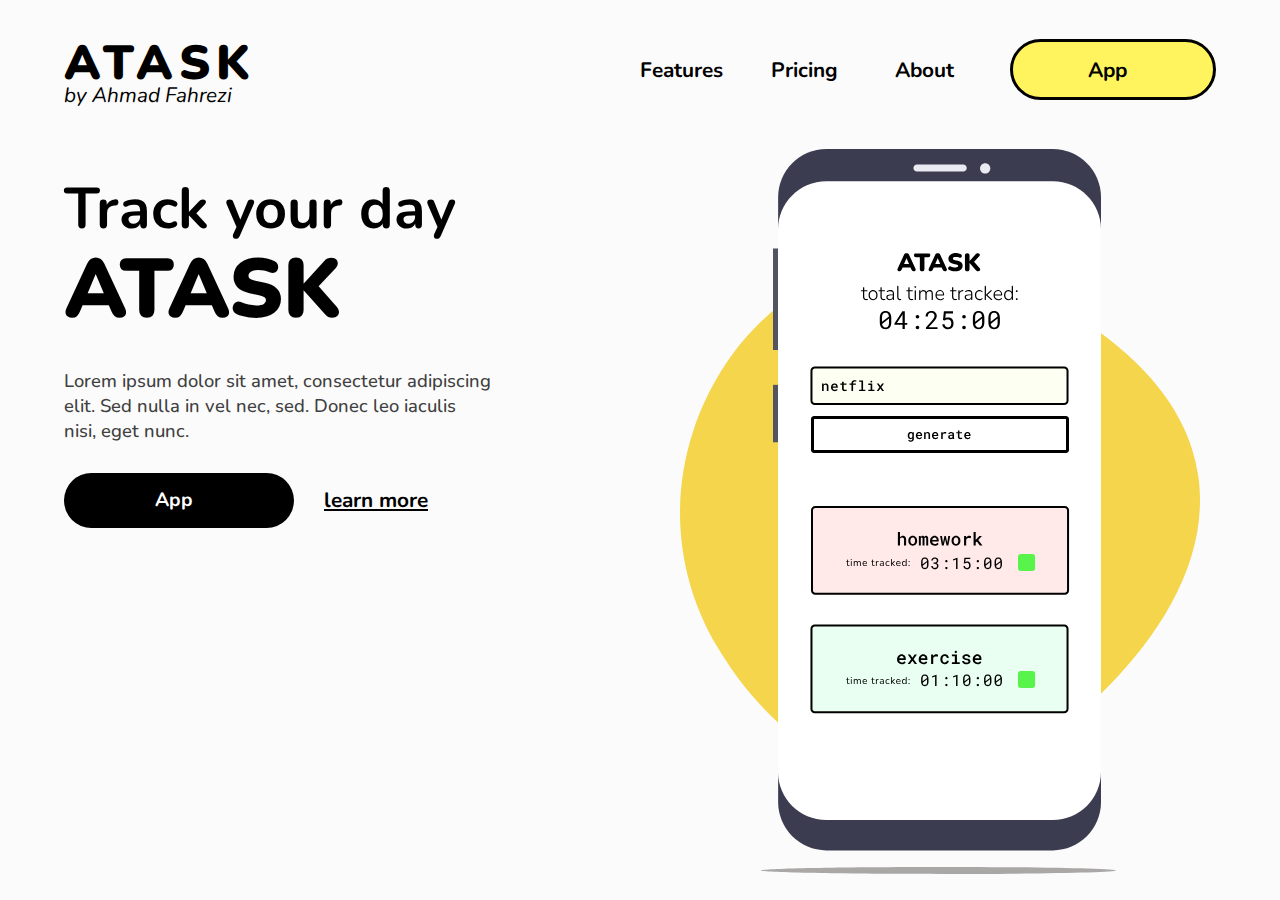
==== index.html @ 7f633816 "added hero" ====
<!DOCTYPE html>
<html lang="en">
    <head>
        <meta charset="UTF-8" />
        <meta http-equiv="X-UA-Compatible" content="IE=edge" />
        <meta name="viewport" content="width=device-width, initial-scale=1.0" />
        <title>Tracker App</title>
        <link rel="stylesheet" href="./css/nav/nav.css" />
        <link rel="stylesheet" href="./css/home/style.css" />
        <link
            rel="stylesheet"
            href="https://cdnjs.cloudflare.com/ajax/libs/font-awesome/6.1.1/css/all.min.css"
            integrity="sha512-KfkfwYDsLkIlwQp6LFnl8zNdLGxu9YAA1QvwINks4PhcElQSvqcyVLLD9aMhXd13uQjoXtEKNosOWaZqXgel0g=="
            crossorigin="anonymous"
            referrerpolicy="no-referrer"
        />
        <link rel="icon" type="image/png" href="../image/timer.png" />
    </head>
    <body>
        <div class="wrapper">
            <nav>
                <ul>
                    <a class="logo" href="./index.html"
                        ><span id="logoTag">Atask</span>
                        <span id="nameTag">by Ahmad Fahrezi</span></a
                    >
                    <div class="menu">
                        <li>
                            <div class="dropdown">
                                <a href="./page/features.html"
                                    >Features
                                    <i class="fa-solid fa-arrow-down"></i
                                ></a>
                                <div class="dropdown-content">
                                    <a href="#"
                                        ><i class="fa-solid fa-clock"></i>
                                        Tracking</a
                                    >
                                    <a href="#"
                                        ><i class="fa-solid fa-clipboard"></i
                                        >Notepad</a
                                    >
                                    <a href="#"
                                        ><i class="fa-solid fa-download"></i
                                        >Download</a
                                    >
                                </div>
                            </div>
                        </li>
                        <li><a href="./page/pricing.html">Pricing</a></li>
                        <li><a href="./page/about.html">About</a></li>
                        <li>
                            <a href="./page/app.html" id="appMenuBtn"
                                >App<i class="fa-solid fa-stopwatch"></i
                            ></a>
                        </li>
                    </div>
                </ul>
            </nav>

            <div class="heroWrapper">
                <div class="heroLeft">
                    <h1><span>Track your day</span> <span>Atask</span></h1>
                    <p>
                        Lorem ipsum dolor sit amet, consectetur adipiscing elit.
                        Sed nulla in vel nec, sed. Donec leo iaculis nisi, eget
                        nunc.
                    </p>
                    <div>
                        <a href="app.html" id="appHeroBtn"
                            >App<i class="fa-solid fa-stopwatch"></i
                        ></a>
                        <a href="./page/features.html" id="appHeroLearnMore">
                            learn more
                            <i class="fa-solid fa-chalkboard-user"></i>
                        </a>
                    </div>
                </div>
                <div class="heroRight">
                    <img src="./image/SVG phone.svg" alt="phone" />
                </div>
            </div>
        </div>
    </body>
</html>
---- css/nav/nav.css ----
@import url('https://fonts.googleapis.com/css2?family=Nunito:ital,wght@0,200;0,300;0,400;0,500;0,600;0,700;0,800;0,900;1,200;1,300;1,400;1,500;1,600;1,700;1,800;1,900&display=swap');

body {
    font-family: 'Nunito', sans-serif;
    overflow-y: scroll;
    box-sizing: border-box;
    background-color: #FBFBFB;
    height: 100vh;
    margin: 0;
}

a {
    text-decoration: none;
    color: black;
}

.wrapper {
    max-width: 1400px;
    margin: 0 auto;
    /* background-color: #F4D54B; */
    height: 100%;
}

nav {
    /* margin-top: 30px; */
    padding-top: 30px;
}

nav>ul {
    list-style: none;
    display: flex;
    align-items: center;
    justify-content: space-between;
    margin: 0 auto;
    width: 90%;
    padding: 0;
}

.logo {
    display: flex;
    flex-direction: column;
}

#logoTag {
    text-transform: uppercase;
    font-weight: 900;
    font-size: 3em;
    letter-spacing: 6px;
}

#nameTag {
    font-weight: 400;
    font-style: italic;
    font-size: 1.3em;
    margin-top: -15px;
}

.menu {
    display: flex;
    width: 50%;
    justify-content: space-between;
    align-items: center;
    font-weight: 700;
    font-size: 1.3em;
}

#appMenuBtn {
    background-color: rgb(255, 244, 93);
    border: 3px solid black;
    border-radius: 2em;
    width: 200px;
    height: 55px;
    display: flex;
    justify-content: center;
    align-items: center;
    font-weight: 700;
    color: black;
    animation: buttonAnimation 0.8s infinite running alternate;
}

.fa-stopwatch {
    padding-left: 10px;
}

@keyframes buttonAnimation {
    0% {
        transform: translate(0, 0);
        box-shadow: 2px 3px black;
    }

    100% {
        transform: translate(3px, 3px);
        box-shadow: none;
    }
}

.dropdown {
    position: relative;
    display: inline-block;
    margin-right: -10px;
}

.dropdown a {
    padding: 10px 0;
}

.fa-arrow-down {
    padding-left: 2px;
    font-size: 0.7em;
    transition: 0.3s ease all;
    transform: translateY(-1px);
}

.dropdown-content {
    margin-top: 10px;
    display: none;
    position: absolute;
    background-color: #f1f1f1;
    min-width: 175px;
    box-shadow: 0px 8px 16px 0px rgba(0, 0, 0, 0.2);
    z-index: 1;
    border-radius: 10px;
}

.dropdown-content a {
    color: black;
    padding: 12px 20px;
    text-decoration: none;
    font-size: 0.8em;
    display: flex;
    align-items: center;
    font-weight: 600;
}

.dropdown-content a i::before {
    height: 100%;
    padding-right: 20px;
}

.fa-clock:before {
    color: rgb(155, 93, 255);
}

.fa-clipboard:before {
    font-size: 1.3em;
    color: rgb(255, 93, 93);
}

.fa-download:before {
    color: rgb(93, 104, 255);
}

.dropdown-content a:hover i {
    padding-right: 3px;
    transition: all ease 0.3s;
}

.dropdown:hover .dropdown-content {
    display: block;
}

.dropdown:hover .fa-arrow-down {
    transform: rotate(180deg) translateY(3px);
}
---- css/home/style.css ----
@import url('https://fonts.googleapis.com/css2?family=Nunito:ital,wght@0,200;0,300;0,400;0,500;0,600;0,700;0,800;0,900;1,200;1,300;1,400;1,500;1,600;1,700;1,800;1,900&display=swap');

body {
    font-family: 'Nunito', sans-serif;
    overflow-y: scroll;
    box-sizing: border-box;
    /* background: rgb(27, 66, 241); */
    background-color: #FBFBFB;
    height: 100vh;
    margin: 0;
}

h1,
p {
    font-weight: 500;
}

a{
    text-decoration: none;
    color: black;
}

.wrapper{
    max-width: 1400px;
    margin: 0 auto;
    /* background-color: #F4D54B; */
    height: 100%;
}

.heroWrapper{
    width: 90%;
    margin: 0 auto;
    display: grid;
    grid-template-columns: 1fr 1fr;
    gap: 5em;
    padding-top: 2.5em;
}

.heroLeft > h1{
    display: flex;
    flex-direction: column;
}

.heroLeft > h1 :first-child{
    font-size: 1.8em;
    font-weight: 700;
}

.heroLeft > h1 :last-child{
    font-size: 2.6em;
    font-weight: 900;
    text-transform: uppercase;
    margin-top: -15px;
}


.heroLeft p{
    font-size: 1.15em;
    color: #404040;
    width: 80%;
    margin-bottom: 30px;
}

.heroLeft > div{
    display: flex;
    align-items: center;
}

#appHeroBtn {
    background-color: black;
    border-radius: 2em;
    width: 230px;
    height: 55px;
    display: flex;
    justify-content: center;
    align-items: center;
    font-weight: 700;
    color: white;
    font-size: 1.2em;
    margin-right: 30px;
    transition: all ease 0.4s;
}

#appHeroBtn:hover{
    transform: translateY(-4px);
}

#appHeroLearnMore{
    font-weight: 700;
    font-size: 1.3em;
    text-decoration: underline;
    transition: all ease 0.2s;
}

#appHeroLearnMore:hover{
    transform: translateX(4px);
}
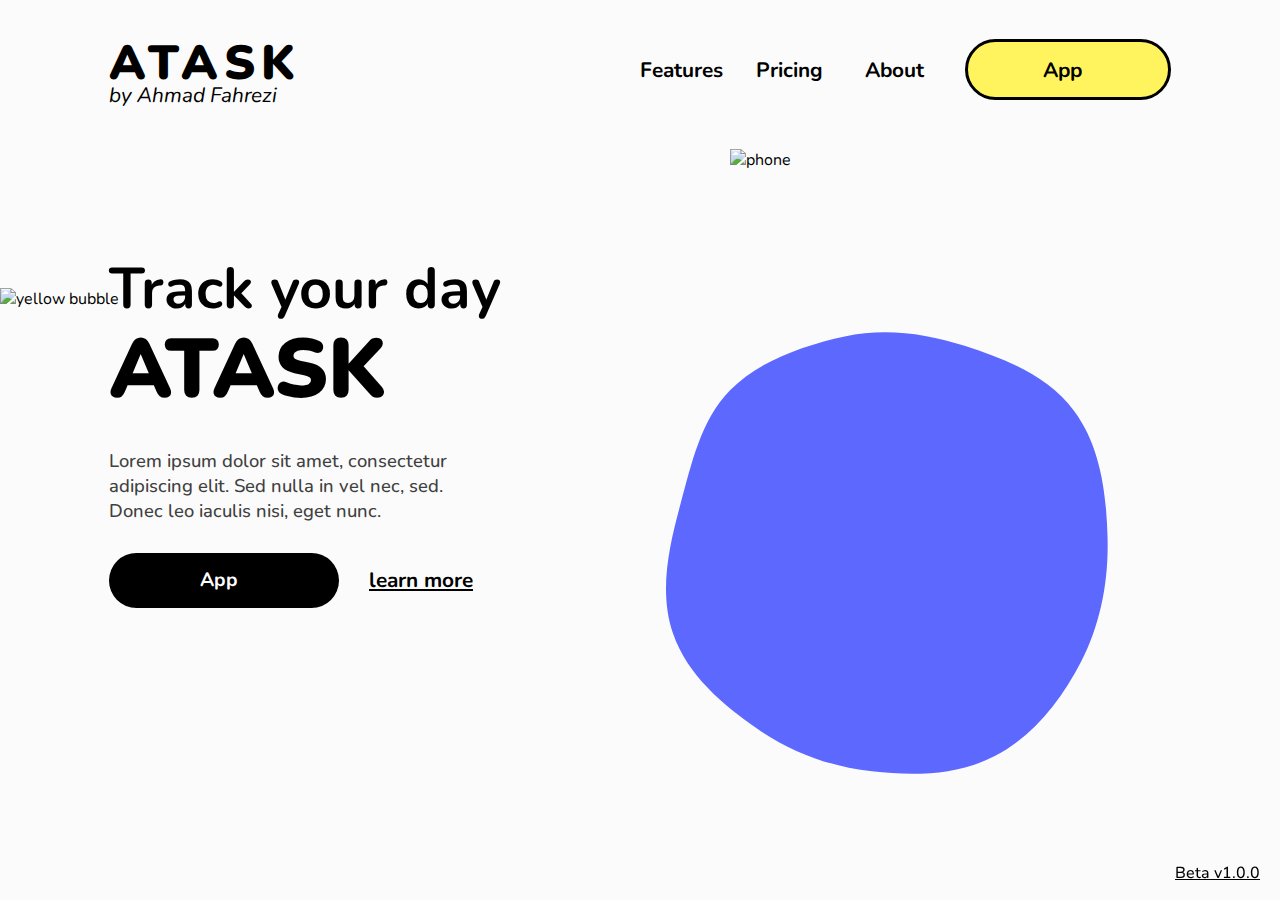
==== commit 171223c8: "Added release notes" ====
--- a/index.html
+++ b/index.html
@@ -4,7 +4,7 @@
         <meta charset="UTF-8" />
         <meta http-equiv="X-UA-Compatible" content="IE=edge" />
         <meta name="viewport" content="width=device-width, initial-scale=1.0" />
-        <title>Tracker App</title>
+        <title>ATASK | Track Your Day</title>
         <link rel="stylesheet" href="./css/nav/nav.css" />
         <link rel="stylesheet" href="./css/home/style.css" />
         <link
@@ -14,7 +14,20 @@
             crossorigin="anonymous"
             referrerpolicy="no-referrer"
         />
-        <link rel="icon" type="image/png" href="../image/timer.png" />
+        <link rel="icon" type="image/png" href="./image/timer.png" />
+        <script
+            src="https://cdnjs.cloudflare.com/ajax/libs/kute.js/2.1.2/kute.min.js"
+            integrity="sha512-uTe+wUbchHcZHwvZwpVt4ve3FdUJPse9iC56mh6pZkxHccXx2vaSYyjlWV/Mv0NTcvGYkGZvCi1D/KZJ7qS2uQ=="
+            crossorigin="anonymous"
+            referrerpolicy="no-referrer"
+        ></script>
+        <style>
+            .version_number {
+                position: fixed;
+                right: 20px;
+                bottom: 0;
+            }
+        </style>
     </head>
     <body>
         <div class="wrapper">
@@ -60,6 +73,11 @@
 
             <div class="heroWrapper">
                 <div class="heroLeft">
+                    <img
+                        class="bubble"
+                        src="./image/Vector.png"
+                        alt="yellow bubble"
+                    />
                     <h1><span>Track your day</span> <span>Atask</span></h1>
                     <p>
                         Lorem ipsum dolor sit amet, consectetur adipiscing elit.
@@ -67,7 +85,7 @@
                         nunc.
                     </p>
                     <div>
-                        <a href="app.html" id="appHeroBtn"
+                        <a href="./page/app.html" id="appHeroBtn"
                             >App<i class="fa-solid fa-stopwatch"></i
                         ></a>
                         <a href="./page/features.html" id="appHeroLearnMore">
@@ -77,9 +95,53 @@
                     </div>
                 </div>
                 <div class="heroRight">
-                    <img src="./image/SVG phone.svg" alt="phone" />
+                    <svg
+                        class="blob_motion"
+                        width="530"
+                        height="530"
+                        viewBox="0 0 720 600"
+                        fill="none"
+                        xmlns="http://www.w3.org/2000/svg"
+                    >
+                        <path
+                            id="blob1"
+                            d="M405.627 18.5427C461.23 36.573 518.563 59.0281 554.149 106.719C590.029 154.804 598.184 218.134 599.846 278.831C601.463 337.898 590.41 396.262 563.506 448.404C536.299 501.133 498.18 548.904 446.579 575.872C395.619 602.506 336.703 603.004 279.932 596.608C224.489 590.362 171.866 571.779 125.53 539.701C77.109 506.179 29.1169 466.154 9.54432 409.422C-9.97094 352.856 3.9917 291.019 19.797 233.229C34.9269 177.91 47.4202 119.395 87 79C126.588 38.5969 188.247 17.5036 242.708 5.72853C297.119 -6.03591 352.587 1.34363 405.627 18.5427Z"
+                            fill="#5D68FF"
+                        />
+                        <path
+                            style="visibility: hidden"
+                            id="blob2"
+                            d="M513.165 434.153C485.81 480.226 454.149 526.953 404.318 549.136C354.075 571.503 295.803 566 241.197 555.224C188.056 544.736 138.104 523.061 96.9185 488.472C55.2689 453.493 20.2566 409.758 6.56859 358.172C-6.94962 307.227 4.50723 254.448 21.6955 204.98C38.4821 156.668 65.7291 113.371 103.772 78.4218C143.527 41.8995 189.011 7.07478 243.69 1.03597C298.21 -4.98516 350.679 19.9923 399.157 45.7994C445.563 70.5037 495.359 93.4961 523.481 137.046C551.608 180.606 558.011 239.998 557.537 291.072C557.063 342.099 539.259 390.204 513.165 434.153Z"
+                        />
+                    </svg>
+                    <img
+                        src="./image/SVG phone2.svg"
+                        alt="phone"
+                        class="phone_svg"
+                    />
                 </div>
             </div>
+            <div class="version_number">
+                <p>
+                    <a
+                        href="./page/patch_notes.html"
+                        style="text-decoration: underline"
+                        >Beta v1.0.0</a
+                    >
+                </p>
+            </div>
         </div>
+        <script>
+            //This is for the blob motion
+            const tween = KUTE.fromTo(
+                "#blob1",
+                { path: "#blob1" },
+                { path: "#blob2" },
+
+                { repeat: 999, duration: 1500, yoyo: true }
+            );
+
+            tween.start();
+        </script>
     </body>
 </html>
--- a/css/home/style.css
+++ b/css/home/style.css
@@ -25,6 +25,7 @@
     margin: 0 auto;
     /* background-color: #F4D54B; */
     height: 100%;
+    padding: 0 50px;
 }
 
 .heroWrapper{
@@ -34,6 +35,18 @@
     grid-template-columns: 1fr 1fr;
     gap: 5em;
     padding-top: 2.5em;
+}
+
+.heroLeft{
+    margin-top: 80px;
+}
+
+.heroLeft > .bubble {
+    position: absolute;
+    z-index: -2;
+    top: 32%;
+    width: 320px;
+    left: 0%;
 }
 
 .heroLeft > h1{
@@ -66,6 +79,19 @@
     align-items: center;
 }
 
+.heroRight > .blob_motion{
+    position: absolute;
+    z-index: -2;
+    left: 52%;
+    top: 32%;
+}
+
+.heroRight > .phone_svg {
+    width: 310px;
+    margin-left: 50px;
+}
+
+
 #appHeroBtn {
     background-color: black;
     border-radius: 2em;
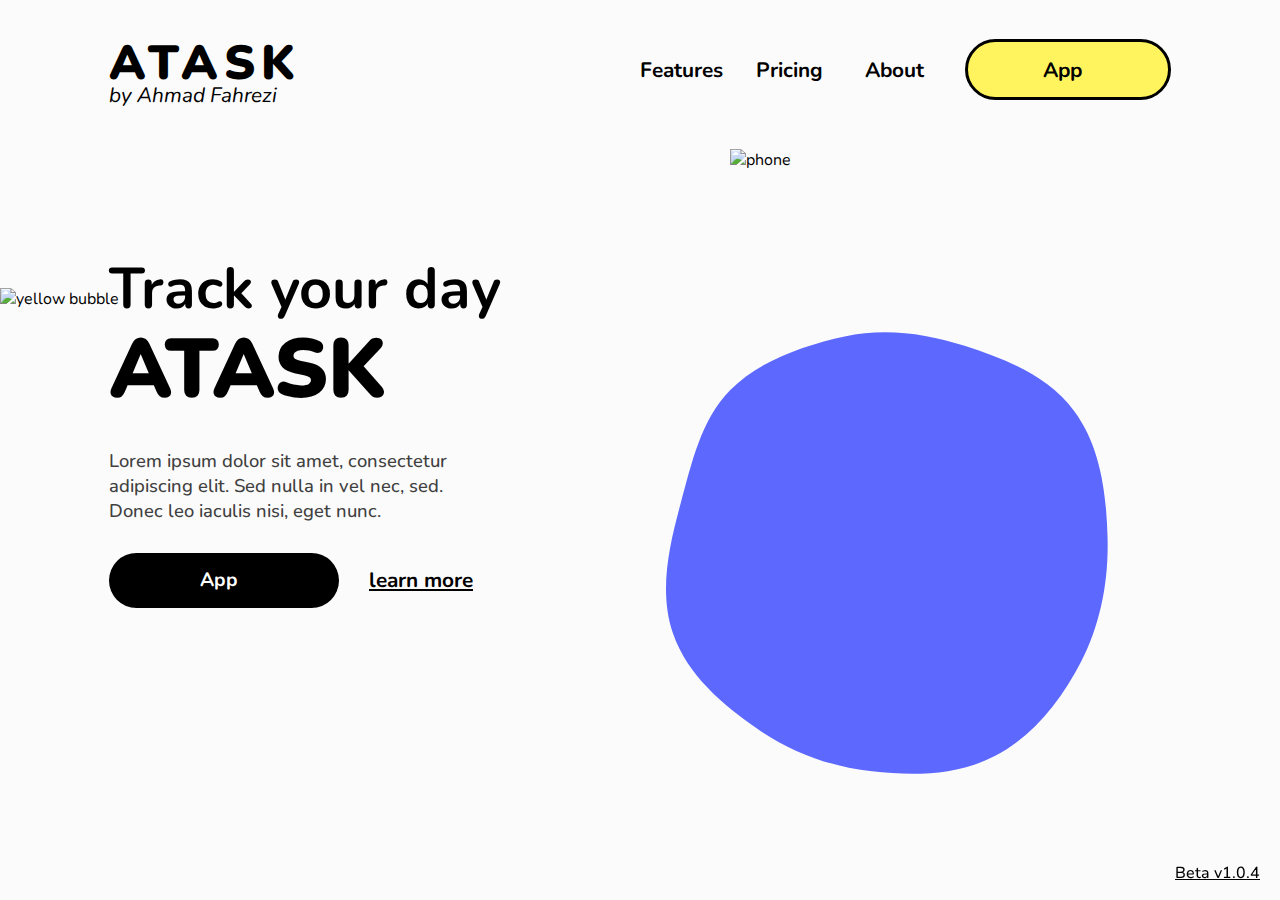
==== commit 04f948a6: "added date on the side" ====
--- a/index.html
+++ b/index.html
@@ -126,7 +126,7 @@
                     <a
                         href="./page/patch_notes.html"
                         style="text-decoration: underline"
-                        >Beta v1.0.0</a
+                        >Beta v1.0.4</a
                     >
                 </p>
             </div>
